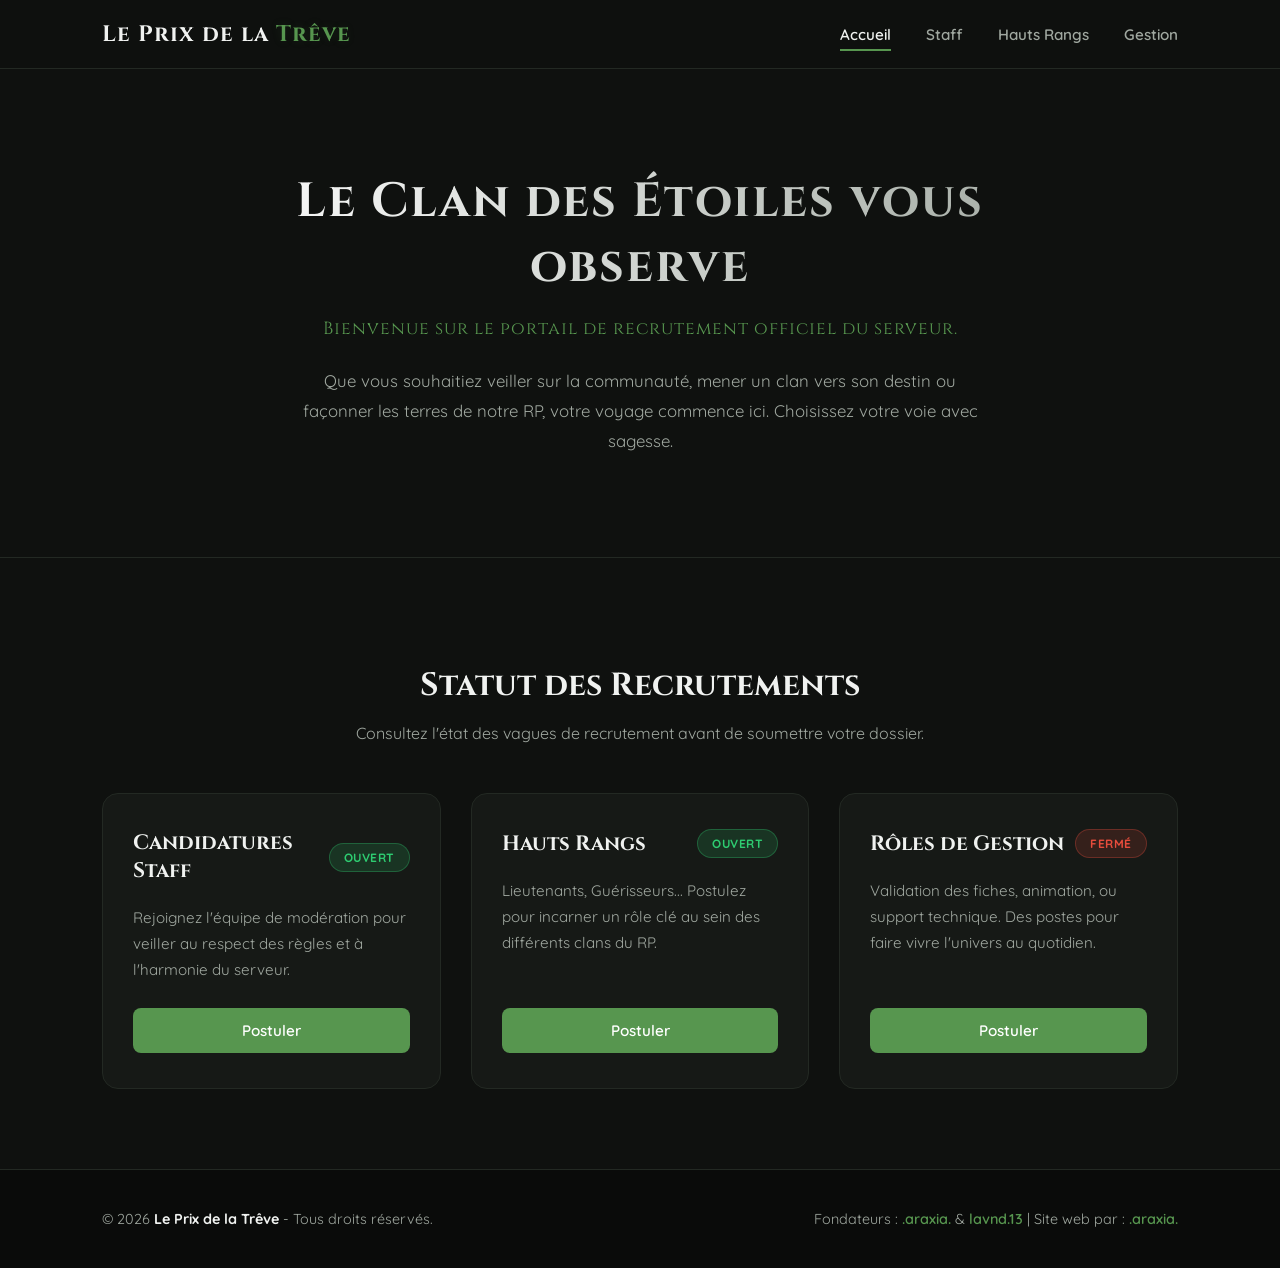
==== index.html @ bcc36c65 "Add files via upload" ====
<!DOCTYPE html>
<html lang="fr">
<head>
    <meta charset="UTF-8">
    <meta name="viewport" content="width=device-width, initial-scale=1.0">
    <title>Recrutement | Le Prix de la Trêve</title>
    <link rel="stylesheet" href="style.css">
    <link href="https://fonts.googleapis.com/css2?family=Cinzel:wght@500;700&family=Quicksand:wght@400;600&display=swap" rel="stylesheet">
</head>
<body>

    <header>
        <nav>
            <div class="logo">Le Prix de la <span>Trêve</span></div>
            <ul class="nav-links">
                <li><a href="index.html" class="active">Accueil</a></li>
                <li><a href="staff.html">Staff</a></li>
                <li><a href="haut-rang.html">Hauts Rangs</a></li>
                <li><a href="gestion.html">Gestion</a></li>
            </ul>
        </nav>
    </header>

    <main>
        <section class="hero">
            <div class="hero-content">
                <h1>Le Clan des Étoiles vous observe</h1>
                <p class="subtitle">Bienvenue sur le portail de recrutement officiel du serveur.</p>
                <p class="description">Que vous souhaitiez veiller sur la communauté, mener un clan vers son destin ou façonner les terres de notre RP, votre voyage commence ici. Choisissez votre voie avec sagesse.</p>
            </div>
        </section>

        <section class="status-section">
            <h2>Statut des Recrutements</h2>
            <p class="section-intro">Consultez l'état des vagues de recrutement avant de soumettre votre dossier.</p>
            
            <section class="status-grid">
            <div class="card" id="card-staff">
                <div class="card-header">
                    <h3>Candidatures Staff</h3>
                    <span class="badge open">Ouvert</span>
                </div>
                <p>Rejoignez l'équipe de modération pour veiller au respect des règles et à l'harmonie du serveur.</p>
                <a href="staff.html" class="btn">Postuler</a>
            </div>

            <div class="card" id="card-haut-rang">
                <div class="card-header">
                    <h3>Hauts Rangs</h3>
                    <span class="badge open">Ouvert</span>
                </div>
                <p>Lieutenants, Guérisseurs... Postulez pour incarner un rôle clé au sein des différents clans du RP.</p>
                <a href="haut-rang.html" class="btn">Postuler</a> </div>

            <div class="card" id="card-gestion">
                <div class="card-header">
                    <h3>Rôles de Gestion</h3>
                    <span class="badge closed">Fermé</span>
                </div>
                <p>Validation des fiches, animation, ou support technique. Des postes pour faire vivre l'univers au quotidien.</p>
                <a href="gestion.html" class="btn">Postuler</a>
            </div>
        </section>
    </main>

    <footer>
        <div class="footer-content">
            <p>&copy; 2026 <strong>Le Prix de la Trêve</strong> - Tous droits réservés.</p>
            <p class="credits">Fondateurs : <span>.araxia.</span> & <span>lavnd.13</span> | Site web par : <span>.araxia.</span></p>
        </div>
    </footer>

</body>
</html>
---- style.css ----
:root {
    --bg-color: #0f110f;
    --card-bg: #161916;
    --card-border: #232923;
    --text-main: #f0f2f0;
    --text-muted: #a0a8a0;
    --accent-color: #57964f; /* Vert forêt plus lumineux */
    --accent-hover: #6cb363;
    --open-color: #2ecc71;
    --closed-color: #e74c3c;
    --font-title: 'Cinzel', serif;
    --font-body: 'Quicksand', sans-serif;
    --shadow-glow: rgba(87, 150, 79, 0.15);
}

body {
    background-color: var(--bg-color);
    color: var(--text-main);
    font-family: var(--font-body);
    margin: 0;
    padding: 0;
    overflow-x: hidden;
}

/* Menu de Navigation haut de gamme */
header {
    background: rgba(15, 17, 15, 0.75);
    backdrop-filter: blur(12px);
    -webkit-backdrop-filter: blur(12px);
    border-bottom: 1px solid var(--card-border);
    padding: 1.2rem 8%;
    position: sticky;
    top: 0;
    z-index: 1000;
}

nav {
    display: flex;
    justify-content: space-between;
    align-items: center;
}

.logo {
    font-family: var(--font-title);
    font-size: 1.4rem;
    font-weight: 700;
    letter-spacing: 1px;
}

.logo span {
    color: var(--accent-color);
    text-shadow: 0 0 10px var(--shadow-glow);
}

.nav-links {
    list-style: none;
    display: flex;
    gap: 35px;
    margin: 0;
    padding: 0;
}

.nav-links a {
    text-decoration: none;
    color: var(--text-muted);
    font-weight: 600;
    font-size: 0.95rem;
    transition: color 0.3s ease;
}

.nav-links a:hover, .nav-links a.active {
    color: var(--text-main);
}

.nav-links a.active {
    border-bottom: 2px solid var(--accent-color);
    padding-bottom: 5px;
}

/* Hero Section immersive */
.hero {
    text-align: center;
    padding: 100px 15%;
    background: linear-gradient(to bottom, rgba(15, 17, 15, 0.4), var(--bg-color)), 
                url('https://images.unsplash.com/photo-1441974231531-c6227db76b6e?auto=format&fit=crop&q=80&w=1400');
    background-size: cover;
    background-position: center;
    border-bottom: 1px solid var(--card-border);
}

.hero h1 {
    font-family: var(--font-title);
    font-size: 3rem;
    margin: 0 0 15px 0;
    letter-spacing: 2px;
    background: linear-gradient(to right, #ffffff, var(--text-muted));
    -webkit-background-clip: text;
    -webkit-text-fill-color: transparent;
}

.hero .subtitle {
    font-family: var(--font-title);
    color: var(--accent-color);
    font-size: 1.1rem;
    margin-bottom: 25px;
    letter-spacing: 1px;
}

.hero .description {
    color: var(--text-muted);
    max-width: 700px;
    margin: 0 auto;
    font-size: 1.05rem;
    line-height: 1.8;
}

/* Section des Statuts */
.status-section {
    padding: 80px 8%;
    text-align: center;
}

.status-section h2 {
    font-family: var(--font-title);
    font-size: 2rem;
    margin-bottom: 10px;
}

.section-intro {
    color: var(--text-muted);
    margin-bottom: 50px;
}

/* Grid & Cartes design */
.status-grid {
    display: grid;
    grid-template-columns: repeat(auto-fit, minmax(320px, 1fr));
    gap: 30px;
}

.card {
    background: var(--card-bg);
    border: 1px solid var(--card-border);
    padding: 35px 30px;
    border-radius: 16px;
    text-align: left;
    display: flex;
    flex-direction: column;
    justify-content: space-between;
    transition: all 0.4s cubic-bezier(0.165, 0.84, 0.44, 1);
}

.card:hover {
    transform: translateY(-8px);
    border-color: rgba(87, 150, 79, 0.4);
    box-shadow: 0 12px 30px rgba(0, 0, 0, 0.5), 0 0 20px var(--shadow-glow);
}

.card-header {
    display: flex;
    justify-content: space-between;
    align-items: center;
    margin-bottom: 20px;
}

.card h3 {
    font-family: var(--font-title);
    font-size: 1.3rem;
    margin: 0;
}

.card p {
    color: var(--text-muted);
    font-size: 0.95rem;
    line-height: 1.7;
    margin: 0 0 25px 0;
    flex-grow: 1;
}

/* Badges */
.badge {
    padding: 6px 14px;
    border-radius: 30px;
    font-size: 0.75rem;
    text-transform: uppercase;
    font-weight: 700;
    letter-spacing: 0.5px;
}

.badge.open {
    background: rgba(46, 204, 113, 0.15);
    color: var(--open-color);
    border: 1px solid rgba(46, 204, 113, 0.3);
}

.badge.closed {
    background: rgba(231, 76, 60, 0.15);
    color: var(--closed-color);
    border: 1px solid rgba(231, 76, 60, 0.3);
}

/* Boutons */
.btn {
    display: block;
    text-align: center;
    background: var(--accent-color);
    color: white;
    padding: 12px 24px;
    text-decoration: none;
    border-radius: 8px;
    font-weight: 600;
    font-size: 0.95rem;
    transition: all 0.3s ease;
    border: 1px solid transparent;
}

.btn:hover:not(.disabled) {
    background: var(--accent-hover);
    box-shadow: 0 5px 15px rgba(87, 150, 79, 0.3);
}

.btn.disabled {
    background: #202420;
    color: #555e55;
    border: 1px solid #2a302a;
    cursor: not-allowed;
}

/* Footer chic */
footer {
    background: #0a0b0a;
    border-top: 1px solid var(--card-border);
    padding: 40px 8%;
    font-size: 0.9rem;
}

.footer-content {
    display: flex;
    justify-content: space-between;
    align-items: center;
    flex-wrap: wrap;
    gap: 20px;
}

footer p { margin: 0; color: var(--text-muted); }
footer strong { color: var(--text-main); }

.credits span {
    color: var(--accent-color);
    font-weight: 600;
}

/* Responsive basique */
@media (max-width: 768px) {
    .footer-content {
        flex-direction: column;
        text-align: center;
    }
    nav {
        flex-direction: column;
        gap: 15px;
    }
}

/* Style additionnel pour les formulaires */
.form-container {
    padding: 50px 15%;
    max-width: 900px;
    margin: 0 auto;
}

.form-header h1 {
    font-family: var(--font-title);
    color: white;
    text-align: center;
    margin-bottom: 30px;
}

.instructions {
    background: rgba(87, 150, 79, 0.05);
    border: 1px dashed var(--accent-color);
    padding: 20px 25px;
    border-radius: 12px;
    margin-bottom: 40px;
    color: var(--text-muted);
}

.instructions ul {
    margin: 10px 0 0 0;
    padding-left: 20px;
}

.instructions li {
    margin-bottom: 8px;
}

.form-section {
    background: var(--card-bg);
    border: 1px solid var(--card-border);
    padding: 35px;
    border-radius: 16px;
    margin-bottom: 30px;
}

.form-section h2 {
    font-family: var(--font-title);
    color: var(--accent-color);
    font-size: 1.4rem;
    margin-top: 0;
    margin-bottom: 25px;
    border-bottom: 1px solid var(--card-border);
    padding-bottom: 10px;
}

.input-group {
    margin-bottom: 25px;
    display: flex;
    flex-direction: column;
    gap: 8px;
}

.input-group label {
    font-weight: 600;
    font-size: 0.95rem;
}

.checkbox-hint {
    font-size: 0.85rem;
    color: var(--text-muted);
    margin: -5px 0 5px 0;
}

/* Inputs, Select et Textareas */
input[type="text"], select, textarea {
    background: #121412;
    border: 1px solid var(--card-border);
    color: var(--text-main);
    padding: 12px 15px;
    border-radius: 8px;
    font-family: var(--font-body);
    font-size: 0.95rem;
    transition: all 0.3s ease;
}

input[type="text"]:focus, select:focus, textarea:focus {
    outline: none;
    border-color: var(--accent-color);
    box-shadow: 0 0 10px rgba(87, 150, 79, 0.2);
}

/* Grid pour les cases à cocher des rôles */
.checkbox-grid {
    display: grid;
    grid-template-columns: repeat(auto-fit, minmax(180px, 1fr));
    gap: 12px;
    background: #121412;
    padding: 15px;
    border-radius: 8px;
    border: 1px solid var(--card-border);
}

.check-item {
    display: flex;
    align-items: center;
    gap: 10px;
    cursor: pointer;
    font-size: 0.95rem;
}

.checkbox-confirm {
    flex-direction: row;
    align-items: flex-start;
    gap: 12px;
    background: rgba(255,255,255,0.02);
    padding: 12px;
    border-radius: 6px;
}

.checkbox-confirm input {
    margin-top: 4px;
}

/* Masquage des spécialités non sélectionnées */
.specialized-section {
    display: none; /* Géré par JS */
}

/* Messages d'erreur ou succès */
.feedback-message {
    margin-top: 15px;
    font-weight: 600;
    text-align: center;
}
.feedback-message.success { color: var(--open-color); }
.feedback-message.error { color: var(--closed-color); }

@media (max-width: 768px) {
    .form-container { padding: 30px 5%; }
    .form-section { padding: 20px; }
}

.hr-specialized-section, .gest-specialized-section, .specialized-section {
    animation: fadeIn 0.4s ease-in-out;
}
@keyframes fadeIn {
    from { opacity: 0; transform: translateY(10px); }
    to { opacity: 1; transform: translateY(0); }
}
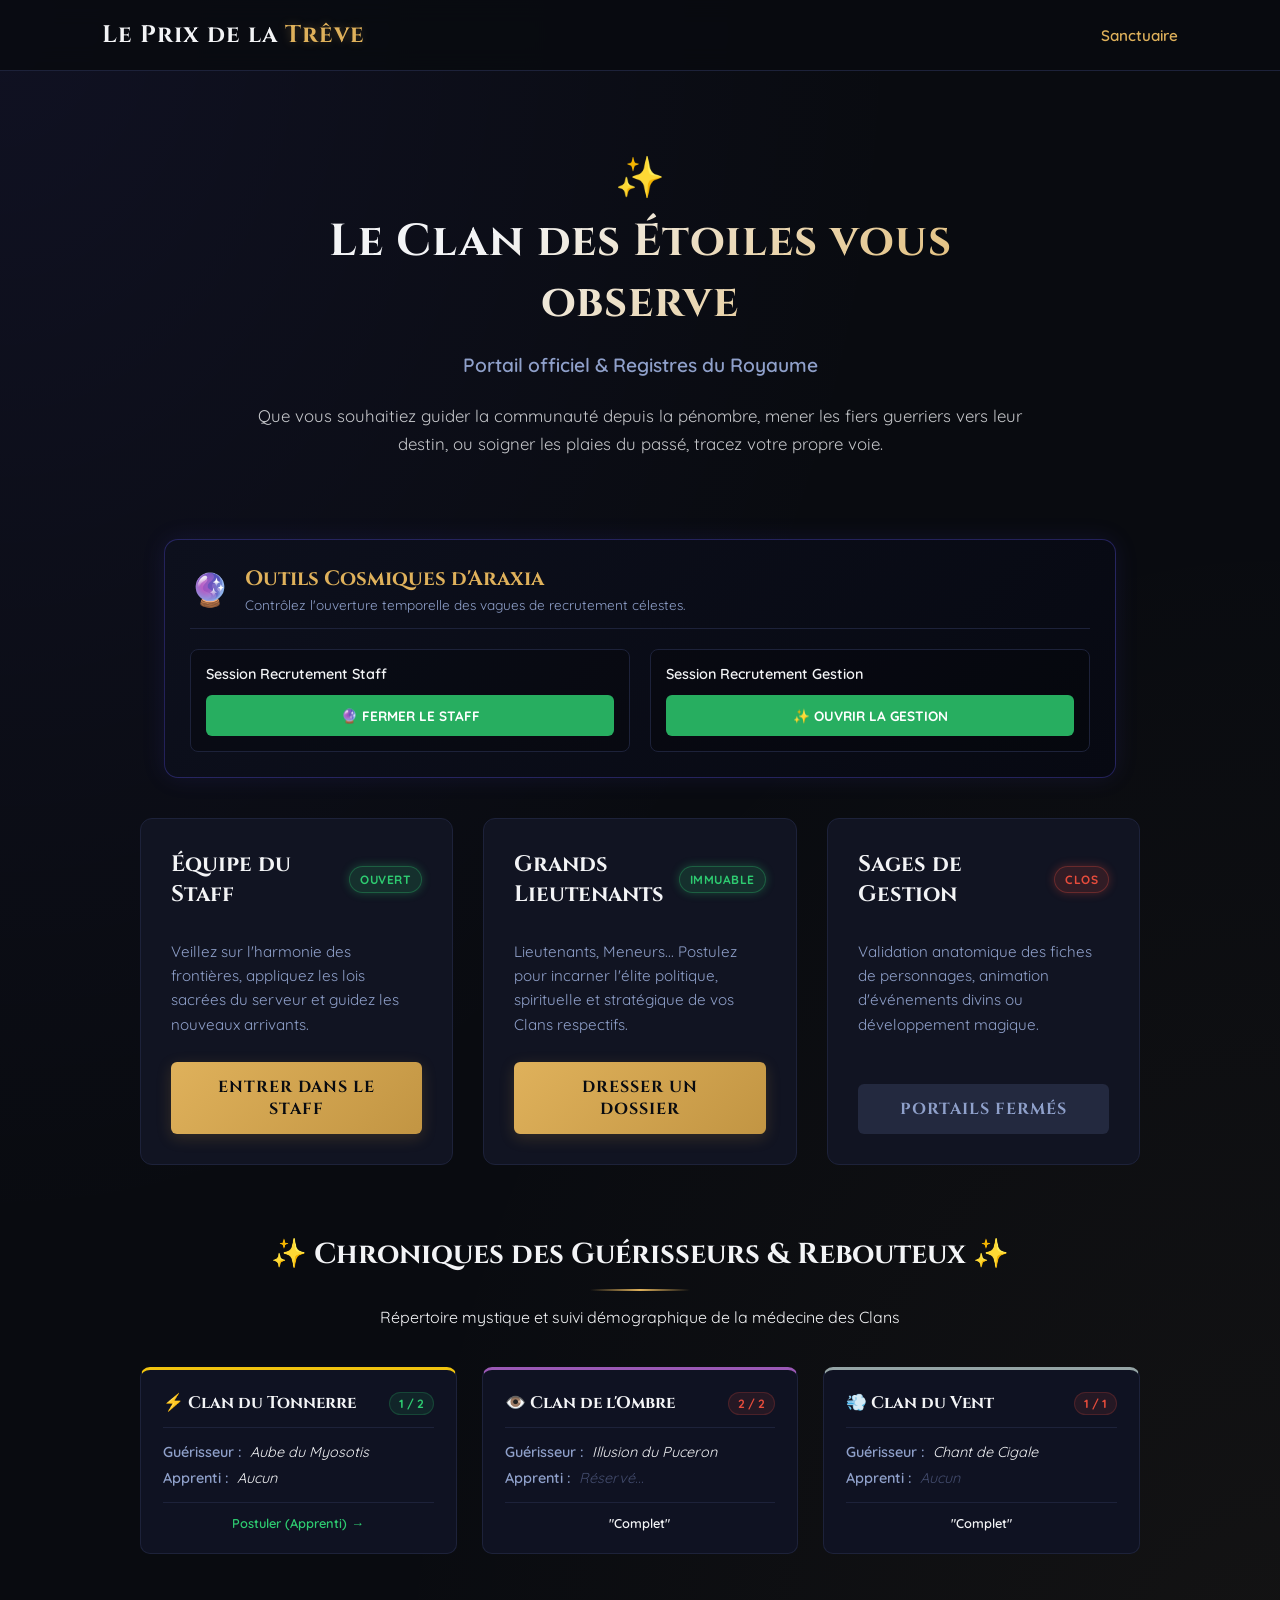
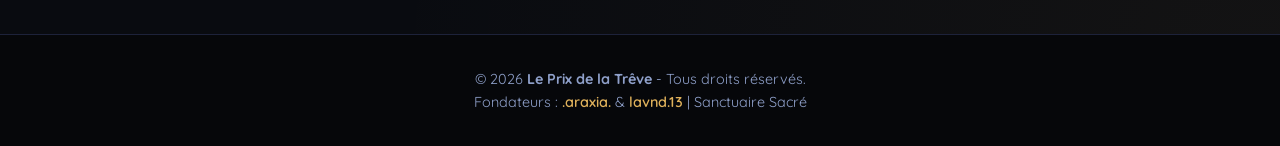
==== commit dc921062: "Add files via upload" ====
--- a/index.html
+++ b/index.html
@@ -3,7 +3,7 @@
 <head>
     <meta charset="UTF-8">
     <meta name="viewport" content="width=device-width, initial-scale=1.0">
-    <title>Recrutement | Le Prix de la Trêve</title>
+    <title>Portail Céleste | Le Prix de la Trêve</title>
     <link rel="stylesheet" href="style.css">
     <link href="https://fonts.googleapis.com/css2?family=Cinzel:wght@500;700&family=Quicksand:wght@400;600&display=swap" rel="stylesheet">
 </head>
@@ -13,52 +13,115 @@
         <nav>
             <div class="logo">Le Prix de la <span>Trêve</span></div>
             <ul class="nav-links">
-                <li><a href="index.html" class="active">Accueil</a></li>
-                <li><a href="staff.html">Staff</a></li>
-                <li><a href="haut-rang.html">Hauts Rangs</a></li>
-                <li><a href="gestion.html">Gestion</a></li>
-            </ul>
+                <li><a href="index.html" class="active">Sanctuaire</a></li>
+                </ul>
         </nav>
     </header>
 
     <main>
         <section class="hero">
             <div class="hero-content">
+                <div class="divine-sparkle">✨</div>
                 <h1>Le Clan des Étoiles vous observe</h1>
-                <p class="subtitle">Bienvenue sur le portail de recrutement officiel du serveur.</p>
-                <p class="description">Que vous souhaitiez veiller sur la communauté, mener un clan vers son destin ou façonner les terres de notre RP, votre voyage commence ici. Choisissez votre voie avec sagesse.</p>
+                <p class="subtitle">Portail officiel & Registres du Royaume</p>
+                <p class="description">Que vous souhaitiez guider la communauté depuis la pénombre, mener les fiers guerriers vers leur destin, ou soigner les plaies du passé, tracez votre propre voie.</p>
             </div>
         </section>
 
-        <section class="status-section">
-            <h2>Statut des Recrutements</h2>
-            <p class="section-intro">Consultez l'état des vagues de recrutement avant de soumettre votre dossier.</p>
-            
-            <section class="status-grid">
+        <section class="admin-panel admin-glow-box">
+            <div class="admin-header">
+                <span class="admin-icon">🔮</span>
+                <div>
+                    <h3>Outils Cosmiques d'Araxia</h3>
+                    <p>Contrôlez l'ouverture temporelle des vagues de recrutement célestes.</p>
+                </div>
+            </div>
+            <div class="admin-controls-grid">
+                <div class="control-card">
+                    <label>Session Recrutement Staff</label>
+                    <button id="toggle-staff-btn" class="btn-toggle">Bascule dynamique</button>
+                </div>
+                <div class="control-card">
+                    <label>Session Recrutement Gestion</label>
+                    <button id="toggle-gestion-btn" class="btn-toggle">Bascule dynamique</button>
+                </div>
+            </div>
+        </section>
+
+        <section class="cards-container">
             <div class="card" id="card-staff">
                 <div class="card-header">
-                    <h3>Candidatures Staff</h3>
-                    <span class="badge open">Ouvert</span>
+                    <h3>Équipe du Staff</h3>
+                    <span class="badge" id="badge-staff">Alignement des astres...</span>
                 </div>
-                <p>Rejoignez l'équipe de modération pour veiller au respect des règles et à l'harmonie du serveur.</p>
-                <a href="staff.html" class="btn">Postuler</a>
+                <p class="card-desc">Veillez sur l'harmonie des frontières, appliquez les lois sacrées du serveur et guidez les nouveaux arrivants.</p>
+                <div id="action-staff" class="card-action-zone"></div>
             </div>
 
             <div class="card" id="card-haut-rang">
                 <div class="card-header">
-                    <h3>Hauts Rangs</h3>
-                    <span class="badge open">Ouvert</span>
+                    <h3>Grands Lieutenants</h3>
+                    <span class="badge open">Immuable</span>
                 </div>
-                <p>Lieutenants, Guérisseurs... Postulez pour incarner un rôle clé au sein des différents clans du RP.</p>
-                <a href="haut-rang.html" class="btn">Postuler</a> </div>
+                <p class="card-desc">Lieutenants, Meneurs... Postulez pour incarner l'élite politique, spirituelle et stratégique de vos Clans respectifs.</p>
+                <div class="card-action-zone">
+                    <a href="haut-rang.html" class="btn btn-primary">Dresser un Dossier</a>
+                </div>
+            </div>
 
             <div class="card" id="card-gestion">
                 <div class="card-header">
-                    <h3>Rôles de Gestion</h3>
-                    <span class="badge closed">Fermé</span>
+                    <h3>Sages de Gestion</h3>
+                    <span class="badge" id="badge-gestion">Alignement des astres...</span>
                 </div>
-                <p>Validation des fiches, animation, ou support technique. Des postes pour faire vivre l'univers au quotidien.</p>
-                <a href="gestion.html" class="btn">Postuler</a>
+                <p class="card-desc">Validation anatomique des fiches de personnages, animation d'événements divins ou développement magique.</p>
+                <div id="action-gestion" class="card-action-zone"></div>
+            </div>
+        </section>
+
+        <section class="registry-section">
+            <div class="registry-title-zone">
+                <h2>✨ Chroniques des Guérisseurs & Rebouteux ✨</h2>
+                <div class="divider-cosmic"></div>
+                <p>Répertoire mystique et suivi démographique de la médecine des Clans</p>
+            </div>
+
+            <div class="clan-grid-cards">
+                <div class="clan-medical-card border-tonnerre">
+                    <div class="clan-card-header">
+                        <h4>⚡ Clan du Tonnerre</h4>
+                        <div class="quota-pill open">1 / 2</div>
+                    </div>
+                    <div class="clan-card-body">
+                        <div class="role-row"><span class="label-medic">Guérisseur :</span> <span class="name-medic">Aube du Myosotis</span></div>
+                        <div class="role-row"><span class="label-medic">Apprenti :</span> <span class="name-medic">Aucun</span></div>
+                    </div>
+                    <div class="clan-card-footer text-dispo"><a href="haut-rang.html" class="link-inside">Postuler (Apprenti) →</a></div>
+                </div>
+
+                <div class="clan-medical-card border-ombre">
+                    <div class="clan-card-header">
+                        <h4>👁️ Clan de l'Ombre</h4>
+                        <div class="quota-pill full">2 / 2</div>
+                    </div>
+                    <div class="clan-card-body">
+                        <div class="role-row"><span class="label-medic">Guérisseur :</span> <span class="name-medic">Illusion du Puceron</span></div>
+                        <div class="role-row"><span class="label-medic">Apprenti :</span> <span class="name-medic none">Réservé...</span></div>
+                    </div>
+                    <div class="clan-card-footer text-dispo">"Complet"</div>
+                </div>
+
+                <div class="clan-medical-card border-vent">
+                    <div class="clan-card-header">
+                        <h4>💨 Clan du Vent</h4>
+                        <div class="quota-pill full">1 / 1</div>
+                    </div>
+                    <div class="clan-card-body">
+                        <div class="role-row"><span class="label-medic">Guérisseur :</span> <span class="name-medic">Chant de Cigale</span></div>
+                        <div class="role-row"><span class="label-medic">Apprenti :</span> <span class="name-medic none">Aucun</span></div>
+                    </div>
+                    <div class="clan-card-footer text-dispo">"Complet"</div>
+                </div>
             </div>
         </section>
     </main>
@@ -66,9 +129,11 @@
     <footer>
         <div class="footer-content">
             <p>&copy; 2026 <strong>Le Prix de la Trêve</strong> - Tous droits réservés.</p>
-            <p class="credits">Fondateurs : <span>.araxia.</span> & <span>lavnd.13</span> | Site web par : <span>.araxia.</span></p>
+            <p class="credits">Fondateurs : <span>.araxia.</span> & <span>lavnd.13</span> | Sanctuaire Sacré</p>
         </div>
     </footer>
 
+    <script src="script.js"></script>
+
 </body>
 </html>
--- a/style.css
+++ b/style.css
@@ -1,20 +1,31 @@
+/* ==========================================================================
+   NOUVEAU DESIGN PAR GEMINI : AMBIANCE NUIT SACRÉE & ÉTOILES CELESTES
+   ========================================================================== */
+
 :root {
-    --bg-color: #0f110f;
-    --card-bg: #161916;
-    --card-border: #232923;
-    --text-main: #f0f2f0;
-    --text-muted: #a0a8a0;
-    --accent-color: #57964f; /* Vert forêt plus lumineux */
-    --accent-hover: #6cb363;
+    --bg-color: #090b10; /* Bleu nuit astral très sombre */
+    --card-bg: #111422; /* Bleu-violet de minuit */
+    --card-border: #1d223a; /* Bordures galaxie discrètes */
+    --text-main: #f3f4f6; /* Blanc lune pur */
+    --text-muted: #8fa0ca; /* Bleu nébuleuse adouci */
+    
+    /* Couleurs Thématiques Magiques */
+    --accent-color: #dfb15b; /* Or stellaire */
+    --accent-hover: #fcd88a; /* Or lumineux au survol */
+    --purple-magic: #635bff; /* Énergie cosmique */
+    
     --open-color: #2ecc71;
     --closed-color: #e74c3c;
+    
     --font-title: 'Cinzel', serif;
     --font-body: 'Quicksand', sans-serif;
-    --shadow-glow: rgba(87, 150, 79, 0.15);
 }
 
 body {
     background-color: var(--bg-color);
+    background-image: 
+        radial-gradient(at 0% 0%, rgba(99, 91, 255, 0.08) 0px, transparent 50%),
+        radial-gradient(at 100% 100%, rgba(223, 177, 91, 0.05) 0px, transparent 50%);
     color: var(--text-main);
     font-family: var(--font-body);
     margin: 0;
@@ -22,168 +33,219 @@
     overflow-x: hidden;
 }
 
-/* Menu de Navigation haut de gamme */
+/* Menu de Navigation épuré (Sans les 3 formulaires) */
 header {
-    background: rgba(15, 17, 15, 0.75);
+    background: rgba(9, 11, 16, 0.85);
     backdrop-filter: blur(12px);
     -webkit-backdrop-filter: blur(12px);
     border-bottom: 1px solid var(--card-border);
     padding: 1.2rem 8%;
     position: sticky;
     top: 0;
-    z-index: 1000;
+    z-index: 100;
 }
 
 nav {
     display: flex;
     justify-content: space-between;
     align-items: center;
+    max-width: 1200px;
+    margin: 0 auto;
 }
 
 .logo {
     font-family: var(--font-title);
-    font-size: 1.4rem;
+    font-size: 1.5rem;
     font-weight: 700;
     letter-spacing: 1px;
+    color: var(--text-main);
 }
 
 .logo span {
     color: var(--accent-color);
-    text-shadow: 0 0 10px var(--shadow-glow);
+    text-shadow: 0 0 10px rgba(223, 177, 91, 0.3);
 }
 
 .nav-links {
     list-style: none;
     display: flex;
-    gap: 35px;
+    gap: 2rem;
     margin: 0;
     padding: 0;
 }
 
 .nav-links a {
+    color: var(--text-muted);
     text-decoration: none;
-    color: var(--text-muted);
     font-weight: 600;
     font-size: 0.95rem;
-    transition: color 0.3s ease;
+    transition: all 0.3s ease;
+    padding: 6px 0;
+    position: relative;
 }
 
 .nav-links a:hover, .nav-links a.active {
-    color: var(--text-main);
-}
-
-.nav-links a.active {
-    border-bottom: 2px solid var(--accent-color);
-    padding-bottom: 5px;
-}
-
-/* Hero Section immersive */
+    color: var(--accent-color);
+}
+
+/* Section Héro Divine */
 .hero {
     text-align: center;
-    padding: 100px 15%;
-    background: linear-gradient(to bottom, rgba(15, 17, 15, 0.4), var(--bg-color)), 
-                url('https://images.unsplash.com/photo-1441974231531-c6227db76b6e?auto=format&fit=crop&q=80&w=1400');
-    background-size: cover;
-    background-position: center;
-    border-bottom: 1px solid var(--card-border);
+    padding: 5rem 10% 4rem 10%;
+    max-width: 800px;
+    margin: 0 auto;
+}
+
+.divine-sparkle {
+    font-size: 2.5rem;
+    animation: float 4s ease-in-out infinite;
+    margin-bottom: 10px;
 }
 
 .hero h1 {
     font-family: var(--font-title);
-    font-size: 3rem;
+    font-size: 2.8rem;
     margin: 0 0 15px 0;
-    letter-spacing: 2px;
-    background: linear-gradient(to right, #ffffff, var(--text-muted));
+    letter-spacing: 1px;
+    background: linear-gradient(135deg, var(--text-main) 30%, var(--accent-color) 100%);
     -webkit-background-clip: text;
     -webkit-text-fill-color: transparent;
 }
 
-.hero .subtitle {
-    font-family: var(--font-title);
-    color: var(--accent-color);
-    font-size: 1.1rem;
+.subtitle {
+    font-size: 1.2rem;
+    color: var(--text-muted);
     margin-bottom: 25px;
-    letter-spacing: 1px;
-}
-
-.hero .description {
-    color: var(--text-muted);
-    max-width: 700px;
+    font-weight: 600;
+}
+
+.description {
+    line-height: 1.7;
+    color: rgba(243, 244, 246, 0.8);
+    font-size: 1.05rem;
+}
+
+/* Panneau d'Administration Araxia */
+.admin-glow-box {
+    background: linear-gradient(135deg, #0d101d 0%, #070912 100%);
+    border: 1px solid rgba(99, 91, 255, 0.3);
+    box-shadow: 0 0 25px rgba(99, 91, 255, 0.1);
+    padding: 25px;
+    border-radius: 14px;
+    margin: 0 auto 40px auto;
+    max-width: 900px;
+}
+
+.admin-header {
+    display: flex;
+    align-items: center;
+    gap: 15px;
+    border-bottom: 1px solid var(--card-border);
+    padding-bottom: 15px;
+    margin-bottom: 20px;
+}
+
+.admin-icon { font-size: 2rem; }
+.admin-header h3 { font-family: var(--font-title); color: var(--accent-color); margin: 0; font-size: 1.3rem; }
+.admin-header p { margin: 3px 0 0 0; font-size: 0.85rem; color: var(--text-muted); }
+.admin-controls-grid { display: grid; grid-template-columns: repeat(auto-fit, minmax(240px, 1fr)); gap: 20px; }
+
+.control-card { 
+    background: rgba(0,0,0,0.25); 
+    padding: 15px; 
+    border-radius: 8px; 
+    border: 1px solid var(--card-border); 
+    display: flex; 
+    flex-direction: column; 
+    gap: 12px; 
+}
+
+.control-card label { font-size: 0.9rem; font-weight: 600; color: var(--text-main); }
+
+.btn-toggle { 
+    border: none !important; 
+    padding: 12px 20px; 
+    border-radius: 6px; 
+    color: #fff !important; 
+    font-weight: bold; 
+    cursor: pointer; 
+    font-family: var(--font-body); 
+    font-size: 0.85rem; 
+    transition: all 0.3s; 
+    background: #27ae60 !important;
+    display: inline-block;
+    text-align: center;
+}
+.btn-toggle:hover { 
+    transform: translateY(-2px); 
+    box-shadow: 0 5px 15px rgba(0,0,0,0.3);
+    filter: brightness(1.1);
+}
+.btn-toggle:disabled {
+    opacity: 0.6;
+    cursor: not-allowed;
+    transform: none;
+}
+
+/* Conteneur de cartes principales */
+.cards-container {
+    display: grid;
+    grid-template-columns: repeat(auto-fit, minmax(300px, 1fr));
+    gap: 30px;
+    max-width: 1000px;
     margin: 0 auto;
-    font-size: 1.05rem;
-    line-height: 1.8;
-}
-
-/* Section des Statuts */
-.status-section {
-    padding: 80px 8%;
-    text-align: center;
-}
-
-.status-section h2 {
-    font-family: var(--font-title);
-    font-size: 2rem;
-    margin-bottom: 10px;
-}
-
-.section-intro {
-    color: var(--text-muted);
-    margin-bottom: 50px;
-}
-
-/* Grid & Cartes design */
-.status-grid {
-    display: grid;
-    grid-template-columns: repeat(auto-fit, minmax(320px, 1fr));
-    gap: 30px;
-}
-
+    padding: 0 20px;
+}
+
+/* Cartes (Fini le blanc !) */
 .card {
     background: var(--card-bg);
     border: 1px solid var(--card-border);
-    padding: 35px 30px;
-    border-radius: 16px;
-    text-align: left;
+    border-radius: 12px;
+    padding: 30px;
     display: flex;
     flex-direction: column;
     justify-content: space-between;
     transition: all 0.4s cubic-bezier(0.165, 0.84, 0.44, 1);
+    position: relative;
+    overflow: hidden;
 }
 
 .card:hover {
-    transform: translateY(-8px);
-    border-color: rgba(87, 150, 79, 0.4);
-    box-shadow: 0 12px 30px rgba(0, 0, 0, 0.5), 0 0 20px var(--shadow-glow);
+    transform: translateY(-5px);
+    border-color: rgba(223, 177, 91, 0.25);
+    box-shadow: 0 12px 30px rgba(0, 0, 0, 0.5), 0 0 20px rgba(99, 91, 255, 0.05);
 }
 
 .card-header {
     display: flex;
     justify-content: space-between;
     align-items: center;
-    margin-bottom: 20px;
+    margin-bottom: 15px;
 }
 
 .card h3 {
     font-family: var(--font-title);
-    font-size: 1.3rem;
+    font-size: 1.4rem;
     margin: 0;
-}
-
-.card p {
+    color: var(--text-main);
+}
+
+.card-desc {
+    font-size: 0.95rem;
+    line-height: 1.6;
     color: var(--text-muted);
-    font-size: 0.95rem;
-    line-height: 1.7;
-    margin: 0 0 25px 0;
+    margin-bottom: 25px;
     flex-grow: 1;
 }
 
-/* Badges */
+/* Badges Statut */
 .badge {
-    padding: 6px 14px;
-    border-radius: 30px;
     font-size: 0.75rem;
+    font-weight: bold;
     text-transform: uppercase;
-    font-weight: 700;
+    padding: 5px 10px;
+    border-radius: 20px;
     letter-spacing: 0.5px;
 }
 
@@ -199,164 +261,236 @@
     border: 1px solid rgba(231, 76, 60, 0.3);
 }
 
-/* Boutons */
+/* SECTION ADMISSION : Boutons Corrigés (Plus de blanc !) */
+.card-action-zone {
+    width: 100%;
+}
+
 .btn {
     display: block;
+    width: 100%;
     text-align: center;
-    background: var(--accent-color);
-    color: white;
-    padding: 12px 24px;
+    box-sizing: border-box;
+    padding: 14px 20px;
+    border-radius: 6px;
+    font-family: var(--font-body);
+    font-size: 1rem;
+    font-weight: 600;
     text-decoration: none;
-    border-radius: 8px;
-    font-weight: 600;
-    font-size: 0.95rem;
+    cursor: pointer;
     transition: all 0.3s ease;
-    border: 1px solid transparent;
-}
-
-.btn:hover:not(.disabled) {
-    background: var(--accent-hover);
-    box-shadow: 0 5px 15px rgba(87, 150, 79, 0.3);
-}
-
-.btn.disabled {
-    background: #202420;
-    color: #555e55;
-    border: 1px solid #2a302a;
-    cursor: not-allowed;
-}
-
-/* Footer chic */
+    border: none;
+}
+
+/* Bouton Actif Doré Cosmique */
+.btn-primary, a.btn {
+    background: linear-gradient(135deg, #c9963b 0%, #aa7b2a 100%);
+    color: #090b10 !important; /* Texte sombre pour un contraste parfait */
+    font-weight: 700;
+    box-shadow: 0 4px 15px rgba(201, 150, 59, 0.2);
+}
+
+.btn-primary:hover, a.btn:hover {
+    background: linear-gradient(135deg, #dfb15b 0%, #c9963b 100%);
+    transform: translateY(-1px);
+    box-shadow: 0 6px 20px rgba(201, 150, 59, 0.4);
+}
+
+/* Bouton Désactivé / Clos */
+.btn-disabled {
+    background: #191c2e !important;
+    color: #4b5575 !important;
+    border: 1px solid #252b46 !important;
+    cursor: not-allowed !important;
+}
+
+/* Section Registre Guérisseurs */
+.registry-section {
+    max-width: 1000px;
+    margin: 70px auto 40px auto;
+    padding: 0 20px;
+}
+
+.registry-title-zone { text-align: center; margin-bottom: 40px; }
+.registry-title-zone h2 { font-family: var(--font-title); font-size: 1.8rem; color: var(--text-main); margin: 0; }
+.divider-cosmic { width: 100px; height: 2px; background: linear-gradient(90deg, transparent, var(--accent-color), transparent); margin: 15px auto; }
+.clan-grid-cards { display: grid; grid-template-columns: repeat(auto-fit, minmax(230px, 1fr)); gap: 25px; }
+
+/* Cartes Grimoire Individuelles */
+.clan-medical-card {
+    background: #0f1222;
+    border: 1px solid var(--card-border);
+    border-radius: 10px;
+    padding: 22px;
+    display: flex;
+    flex-direction: column;
+    justify-content: space-between;
+    transition: all 0.3s ease;
+}
+
+.clan-medical-card:hover {
+    border-color: rgba(99, 91, 255, 0.2);
+    box-shadow: 0 8px 20px rgba(0,0,0,0.4);
+}
+
+.clan-card-header { display: flex; justify-content: space-between; align-items: center; border-bottom: 1px solid var(--card-border); padding-bottom: 12px; margin-bottom: 15px; }
+.clan-card-header h4 { font-family: var(--font-title); margin: 0; font-size: 1.05rem; color: var(--text-main); }
+
+.quota-pill { padding: 3px 9px; border-radius: 12px; font-size: 0.75rem; font-weight: bold; }
+.quota-pill.full { background: rgba(231, 76, 60, 0.1); color: #e74c3c; border: 1px solid rgba(231, 76, 60, 0.2); }
+.quota-pill.open { background: rgba(46, 204, 113, 0.1); color: #2ecc71; border: 1px solid rgba(46, 204, 113, 0.2); }
+.quota-pill.critical { background: rgba(243, 156, 18, 0.1); color: #f39c12; border: 1px solid rgba(243, 156, 18, 0.2); }
+
+.clan-card-body { display: flex; flex-direction: column; gap: 8px; flex-grow: 1; margin-bottom: 15px; }
+.role-row { font-size: 0.9rem; }
+.label-medic { color: var(--text-muted); font-weight: 600; }
+.name-medic { font-style: italic; color: var(--text-main); margin-left: 4px; }
+.name-medic.none { color: #434c6d; }
+
+.clan-card-footer { border-top: 1px solid var(--card-border); padding-top: 12px; font-size: 0.8rem; text-align: center; font-weight: 600; }
+.text-complet { color: #525f89; }
+.text-dispo a { color: #2ecc71; text-decoration: none; }
+.text-urgent a { color: #f39c12; text-decoration: none; font-weight: bold; }
+.link-inside:hover { text-decoration: underline !important; }
+
+/* Bordures Clans */
+.border-tonnerre { border-top: 3px solid #f1c40f; }
+.border-ombre { border-top: 3px solid #9b59b6; }
+.border-riviere { border-top: 3px solid #3498db; }
+.border-vent { border-top: 3px solid #95a5a6; }
+
+/* Pied de page */
 footer {
-    background: #0a0b0a;
     border-top: 1px solid var(--card-border);
-    padding: 40px 8%;
-    font-size: 0.9rem;
-}
-
-.footer-content {
-    display: flex;
-    justify-content: space-between;
-    align-items: center;
-    flex-wrap: wrap;
-    gap: 20px;
-}
-
-footer p { margin: 0; color: var(--text-muted); }
-footer strong { color: var(--text-main); }
-
-.credits span {
-    color: var(--accent-color);
-    font-weight: 600;
-}
-
-/* Responsive basique */
-@media (max-width: 768px) {
-    .footer-content {
-        flex-direction: column;
-        text-align: center;
-    }
-    nav {
-        flex-direction: column;
-        gap: 15px;
-    }
-}
-
-/* Style additionnel pour les formulaires */
+    padding: 30px 20px;
+    margin-top: 80px;
+    background: #06070a;
+    text-align: center;
+}
+
+footer p { margin: 5px 0; font-size: 0.9rem; color: var(--text-muted); }
+.credits span { color: var(--accent-color); font-weight: 600; }
+
+/* Animations */
+@keyframes float {
+    0% { transform: translateY(0px); }
+    50% { transform: translateY(-8px); }
+    100% { transform: translateY(0px); }
+}
+
+@keyframes pulse {
+    0%, 100% { opacity: 1; }
+    50% { opacity: 0.7; }
+}
+
+/* ==========================================================================
+   DESIGN MAGIQUE POUR LES FORMULAIRES & CORRECTION DES BOUTONS BLANCS
+   ========================================================================== */
+
+/* 1. Conteneur principal du Formulaire (Effet Grimoire Astral) */
 .form-container {
-    padding: 50px 15%;
-    max-width: 900px;
-    margin: 0 auto;
-}
-
+    max-width: 750px;
+    margin: 4rem auto;
+    padding: 2.5rem;
+    background: linear-gradient(145deg, rgba(17, 20, 34, 0.95), rgba(22, 27, 46, 0.95));
+    border: 1px solid var(--card-border);
+    border-radius: 12px;
+    box-shadow: 0 15px 35px rgba(0, 0, 0, 0.4), 
+                0 0 30px rgba(99, 91, 255, 0.05); /* Lueur violette discrète */
+}
+
+/* En-tête des formulaires */
 .form-header h1 {
     font-family: var(--font-title);
-    color: white;
+    color: var(--accent-color);
     text-align: center;
-    margin-bottom: 30px;
-}
-
-.instructions {
-    background: rgba(87, 150, 79, 0.05);
-    border: 1px dashed var(--accent-color);
-    padding: 20px 25px;
-    border-radius: 12px;
-    margin-bottom: 40px;
+    font-size: 2.2rem;
+    margin-bottom: 1rem;
+    text-shadow: 0 0 10px rgba(223, 177, 91, 0.2);
+}
+
+.form-header .instructions {
     color: var(--text-muted);
-}
-
-.instructions ul {
-    margin: 10px 0 0 0;
-    padding-left: 20px;
-}
-
-.instructions li {
-    margin-bottom: 8px;
-}
-
+    font-size: 0.95rem;
+    line-height: 1.6;
+    margin-bottom: 2.5rem;
+    background: rgba(255, 255, 255, 0.02);
+    padding: 15px 20px;
+    border-radius: 8px;
+    border-left: 3px solid var(--purple-magic);
+}
+
+/* 2. Groupes de Champs (Chaque bloc de question) */
 .form-section {
-    background: var(--card-bg);
-    border: 1px solid var(--card-border);
-    padding: 35px;
-    border-radius: 16px;
-    margin-bottom: 30px;
+    margin-bottom: 2.5rem;
 }
 
 .form-section h2 {
     font-family: var(--font-title);
-    color: var(--accent-color);
-    font-size: 1.4rem;
-    margin-top: 0;
-    margin-bottom: 25px;
+    color: var(--text-main);
+    font-size: 1.25rem;
     border-bottom: 1px solid var(--card-border);
-    padding-bottom: 10px;
+    padding-bottom: 8px;
+    margin-bottom: 1.5rem;
 }
 
 .input-group {
-    margin-bottom: 25px;
     display: flex;
     flex-direction: column;
     gap: 8px;
-}
-
+    margin-bottom: 1.5rem;
+}
+
+/* Libellés des questions */
 .input-group label {
     font-weight: 600;
     font-size: 0.95rem;
-}
-
-.checkbox-hint {
-    font-size: 0.85rem;
-    color: var(--text-muted);
-    margin: -5px 0 5px 0;
-}
-
-/* Inputs, Select et Textareas */
-input[type="text"], select, textarea {
-    background: #121412;
+    color: var(--text-main);
+}
+
+/* Champs textuels & Textareas (Design Nuit Étoilée) */
+.input-group input[type="text"],
+.input-group input[type="email"],
+.input-group input[type="url"],
+.input-group select,
+.input-group textarea {
+    width: 100%;
+    padding: 12px 16px;
+    background-color: #090b10 !important; /* Force le fond sombre */
     border: 1px solid var(--card-border);
-    color: var(--text-main);
-    padding: 12px 15px;
-    border-radius: 8px;
+    border-radius: 6px;
+    color: var(--text-main) !important;
     font-family: var(--font-body);
     font-size: 0.95rem;
+    box-sizing: border-box;
     transition: all 0.3s ease;
 }
 
-input[type="text"]:focus, select:focus, textarea:focus {
+/* Focus magique sur les champs */
+.input-group input:focus,
+.input-group select:focus,
+.input-group textarea:focus {
     outline: none;
     border-color: var(--accent-color);
-    box-shadow: 0 0 10px rgba(87, 150, 79, 0.2);
-}
-
-/* Grid pour les cases à cocher des rôles */
+    box-shadow: 0 0 8px rgba(223, 177, 91, 0.15);
+    background-color: #0d1017 !important;
+}
+
+/* Restyler le placeholder */
+::placeholder {
+    color: rgba(143, 160, 202, 0.4);
+}
+
+/* 3. Cases à cocher personnalisées (Grilles de spécialités) */
 .checkbox-grid {
     display: grid;
-    grid-template-columns: repeat(auto-fit, minmax(180px, 1fr));
+    grid-template-columns: repeat(auto-fit, minmax(200px, 1fr));
     gap: 12px;
-    background: #121412;
-    padding: 15px;
+    background: #090b10;
+    padding: 18px;
     border-radius: 8px;
     border: 1px solid var(--card-border);
+    margin-top: 5px;
 }
 
 .check-item {
@@ -364,45 +498,155 @@
     align-items: center;
     gap: 10px;
     cursor: pointer;
-    font-size: 0.95rem;
-}
-
+    font-size: 0.9rem;
+    color: var(--text-muted);
+    transition: color 0.2s;
+}
+
+.check-item:hover {
+    color: var(--text-main);
+}
+
+/* Cases de Confirmation en bas de page */
 .checkbox-confirm {
-    flex-direction: row;
+    flex-direction: row !important;
     align-items: flex-start;
     gap: 12px;
-    background: rgba(255,255,255,0.02);
-    padding: 12px;
-    border-radius: 6px;
+    background: rgba(99, 91, 255, 0.03);
+    padding: 15px;
+    border-radius: 8px;
+    border: 1px solid rgba(99, 91, 255, 0.1);
+    margin-bottom: 12px;
 }
 
 .checkbox-confirm input {
     margin-top: 4px;
-}
-
-/* Masquage des spécialités non sélectionnées */
+    cursor: pointer;
+}
+
+/* 4. CORRECTION & STYLISATION DES BOUTONS (OR STELLAIRE) */
+.btn, 
+button[type="submit"],
+input[type="submit"] {
+    display: inline-block;
+    width: 100%; /* S'adapte sur toute la largeur du formulaire */
+    padding: 14px 28px;
+    background: linear-gradient(135deg, var(--accent-color), #c29543) !important; /* Force l'or céleste */
+    color: #090b10 !important; /* Texte sombre pour un contraste parfait */
+    font-family: var(--font-title);
+    font-weight: 700;
+    font-size: 1rem;
+    letter-spacing: 1px;
+    border: none !important;
+    border-radius: 6px;
+    cursor: pointer;
+    box-shadow: 0 4px 15px rgba(223, 177, 91, 0.2);
+    transition: all 0.3s cubic-bezier(0.4, 0, 0.2, 1);
+    text-align: center;
+    text-decoration: none;
+    text-transform: uppercase;
+}
+
+/* Effets au survol des boutons */
+.btn:hover,
+button[type="submit"]:hover {
+    background: linear-gradient(135deg, var(--accent-hover), var(--accent-color)) !important;
+    box-shadow: 0 6px 20px rgba(223, 177, 91, 0.35);
+    transform: translateY(-2px);
+}
+
+/* Effet au clic */
+.btn:active,
+button[type="submit"]:active {
+    transform: translateY(0);
+    box-shadow: 0 2px 10px rgba(223, 177, 91, 0.2);
+}
+
+/* Bouton désactivé (quand le script envoie les données) */
+.btn:disabled,
+button[type="submit"]:disabled {
+    background: #23293f !important;
+    color: var(--text-muted) !important;
+    cursor: not-allowed;
+    transform: none;
+    box-shadow: none;
+}
+
+/* 5. Messages de Retour (Erreur / Succès) */
+.feedback-message {
+    text-align: center;
+    font-weight: 600;
+    font-size: 0.95rem;
+    margin-top: 15px;
+    padding: 15px;
+    border-radius: 6px;
+}
+
+.text-success {
+    color: var(--open-color);
+    background: rgba(46, 204, 113, 0.05);
+    border: 1px dashed rgba(46, 204, 113, 0.2);
+}
+
+.text-error {
+    color: var(--closed-color);
+    background: rgba(231, 76, 60, 0.05);
+    border: 1px dashed rgba(231, 76, 60, 0.2);
+}
+
+.text-error ul {
+    text-align: left;
+    margin: 10px 0 0 0;
+    padding-left: 20px;
+    color: var(--closed-color);
+}
+
+.text-error li {
+    margin: 5px 0;
+}
+
+.form-progress {
+    width: 100%;
+    height: 3px;
+    background: rgba(99, 91, 255, 0.1);
+    border-radius: 2px;
+    margin-bottom: 30px;
+    overflow: hidden;
+}
+
+.form-progress-bar {
+    height: 100%;
+    background: linear-gradient(90deg, var(--accent-color), var(--purple-magic));
+    transition: width 0.3s ease;
+}
+
+/* Animations fluides */
+.hr-specialized-section,
+.gest-specialized-section,
 .specialized-section {
-    display: none; /* Géré par JS */
-}
-
-/* Messages d'erreur ou succès */
-.feedback-message {
-    margin-top: 15px;
-    font-weight: 600;
-    text-align: center;
-}
-.feedback-message.success { color: var(--open-color); }
-.feedback-message.error { color: var(--closed-color); }
-
-@media (max-width: 768px) {
-    .form-container { padding: 30px 5%; }
-    .form-section { padding: 20px; }
-}
-
-.hr-specialized-section, .gest-specialized-section, .specialized-section {
-    animation: fadeIn 0.4s ease-in-out;
-}
-@keyframes fadeIn {
-    from { opacity: 0; transform: translateY(10px); }
-    to { opacity: 1; transform: translateY(0); }
+    animation: slideDown 0.3s ease;
+}
+
+@keyframes slideDown {
+    from {
+        opacity: 0;
+        transform: translateY(-10px);
+    }
+    to {
+        opacity: 1;
+        transform: translateY(0);
+    }
+}
+
+/* Transition des badges */
+.badge {
+    transition: all 0.3s ease;
+}
+
+.badge.open {
+    box-shadow: 0 0 10px rgba(46, 204, 113, 0.3);
+}
+
+.badge.closed {
+    box-shadow: 0 0 10px rgba(231, 76, 60, 0.3);
 }
